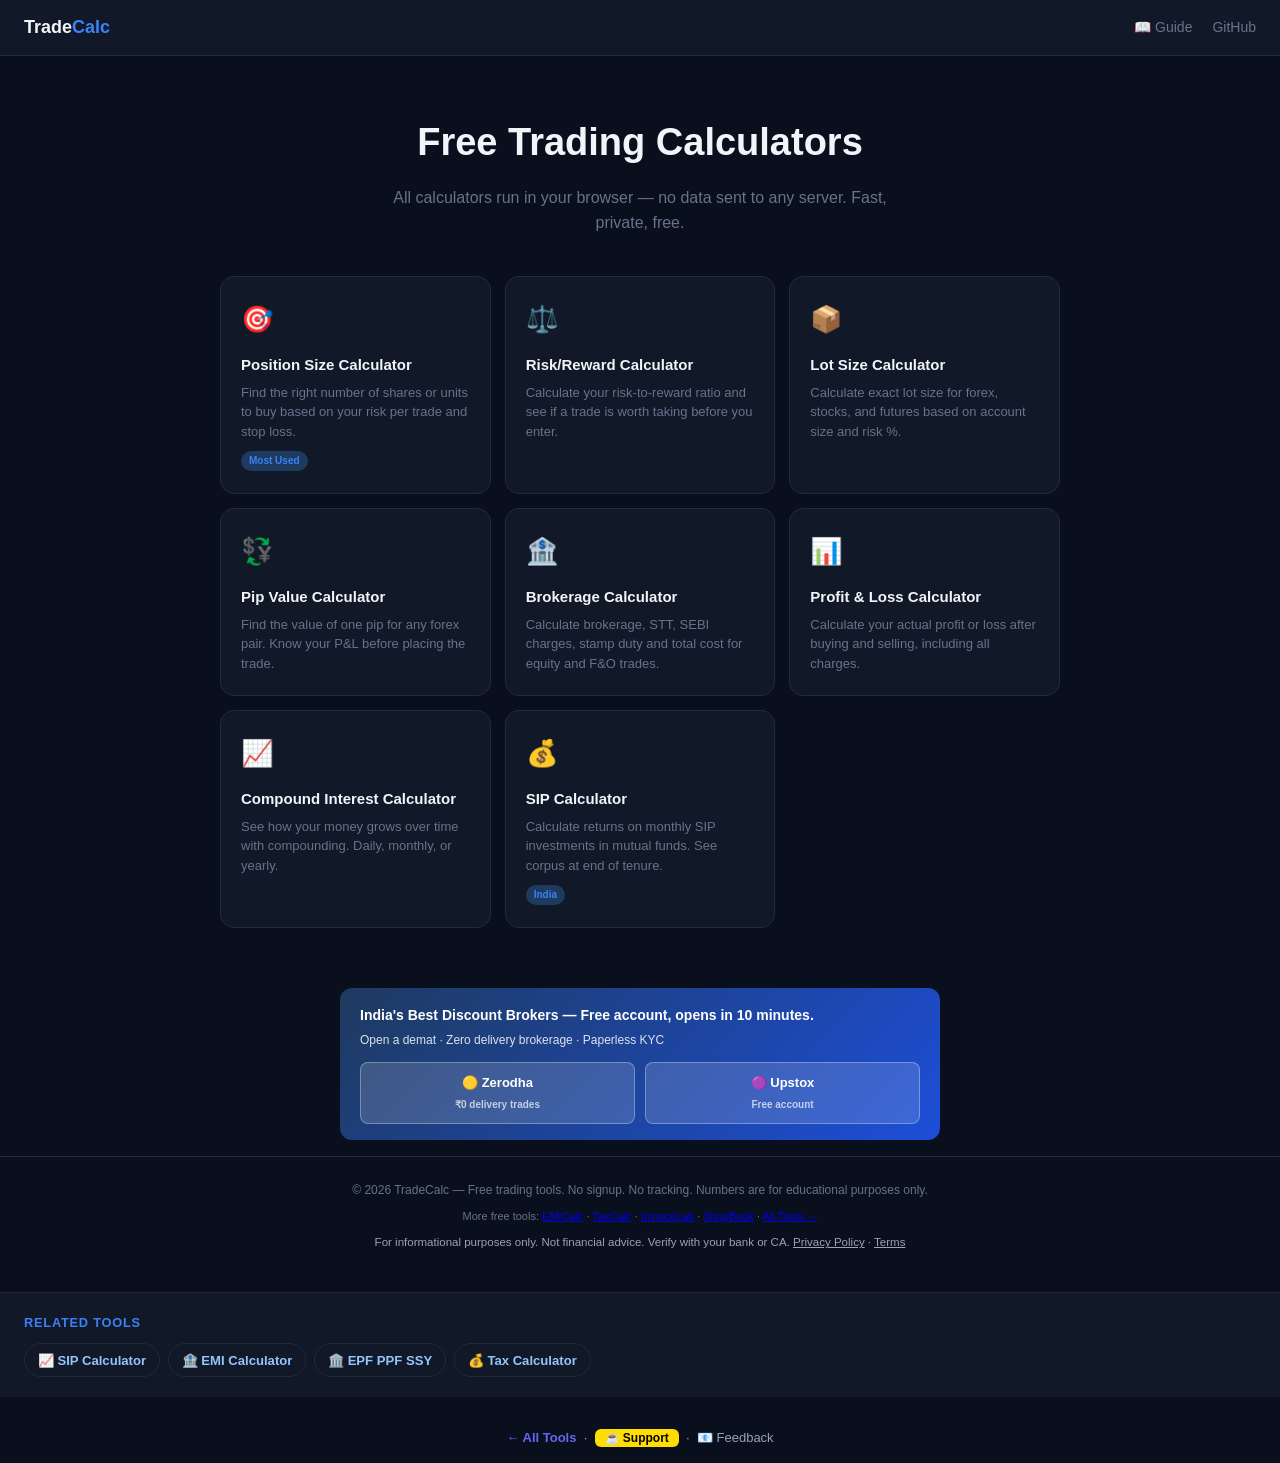
==== index.html @ 26571911 "seo: single H1 per page, structured data, OG tags, tighter titles Promote page headline to <h1> (sty" ====
<!DOCTYPE html>
<html lang="en">
<head>
<!-- Google Analytics 4 — replace G-R9EW10BJGW with your Measurement ID -->
<script async src="https://www.googletagmanager.com/gtag/js?id=G-R9EW10BJGW"></script>
<script>window.dataLayer=window.dataLayer||[];function gtag(){dataLayer.push(arguments);}gtag("js",new Date());gtag("config","G-R9EW10BJGW");</script>
<script async src="https://pagead2.googlesyndication.com/pagead/js/adsbygoogle.js?client=ca-pub-9027849237070207" crossorigin="anonymous"></script>
  <meta charset="UTF-8">
<link rel="manifest" href="/tradecalc/manifest.json">
<meta name="theme-color" content="#4f46e5">
<meta name="mobile-web-app-capable" content="yes">
  <meta name="viewport" content="width=device-width, initial-scale=1">
  <title>Trading Calculator India — F&amp;O, Brokerage &amp; P&amp;L | TradeCalc</title>
  <meta name="description" content="Free trading calculators: position size, lot size, pip value, risk-reward ratio, brokerage, P&L, compound interest, SIP. No signup. Works in your browser.">
  <link rel="canonical" href="https://nxtcraft.github.io/tradecalc/">
  <meta property="og:title" content="TradeCalc — Free Trading Calculators">
  <meta property="og:description" content="Position size, brokerage, SIP, risk-reward and more. Free, browser-based, no signup.">
  <meta property="og:type" content="website">
  <meta property="og:url" content="https://nxtcraft.github.io/tradecalc/">
  <meta property="og:image" content="https://nxtcraft.github.io/og-image.png">
  <meta name="twitter:card" content="summary">
  <meta name="twitter:title" content="TradeCalc — Free Trading Calculators">
  <meta name="twitter:description" content="8 free trading calculators. No signup. No data sent to servers.">
  <meta name="robots" content="index, follow">
  <link rel="stylesheet" href="css/main.css">
  <script type="application/ld+json">
  {"@context":"https://schema.org","@type":"WebSite","name":"TradeCalc","description":"Free trading calculators for traders and investors","url":"https://nxtcraft.github.io/tradecalc/","potentialAction":{"@type":"SearchAction","target":"https://tradecalc.in/?q={search_term_string}","query-input":"required name=search_term_string"}}
  </script>
<script type="application/ld+json">{"@context":"https://schema.org","@type":"FAQPage","mainEntity":[{"@type":"Question","name":"How is brokerage calculated for intraday trades?","acceptedAnswer":{"@type":"Answer","text":"For discount brokers like Zerodha, intraday brokerage is 0.03% of turnover or ₹20 per executed order, whichever is lower. Full-service brokers typically charge 0.3–0.5% of turnover."}},{"@type":"Question","name":"How do I calculate the correct position size?","acceptedAnswer":{"@type":"Answer","text":"Position Size = Risk Amount ÷ (Entry Price – Stop Loss Price). For example, if you risk ₹5,000 with a ₹10 stop loss, buy 500 shares."}},{"@type":"Question","name":"What is a good risk-reward ratio for trading?","acceptedAnswer":{"@type":"Answer","text":"A minimum of 1:2 (risk ₹1 to earn ₹2) is recommended. At a 1:2 ratio, you can be profitable with just a 40% win rate. Professional traders often target 1:3 or higher."}}]}</script>
</head>
<body>

<nav>
  <a class="nav-logo" href="index.html">Trade<span>Calc</span></a>
  <div class="nav-links">
    <a href="guide/">📖 Guide</a>
    <a href="https://github.com/nxtcraft/tradecalc">GitHub</a>
  </div>
</nav>

<div class="container">
  <div class="page-header">
    <h1>Free Trading Calculators</h1>
    <p>All calculators run in your browser — no data sent to any server. Fast, private, free.</p>
  </div>

  <div class="tools-grid">

    <a class="tool-item" href="position-size/index.html">
      <div class="tool-item-icon">🎯</div>
      <div class="tool-item-title">Position Size Calculator</div>
      <div class="tool-item-desc">Find the right number of shares or units to buy based on your risk per trade and stop loss.</div>
      <div class="tool-badge">Most Used</div>
    </a>

    <a class="tool-item" href="risk-reward/index.html">
      <div class="tool-item-icon">⚖️</div>
      <div class="tool-item-title">Risk/Reward Calculator</div>
      <div class="tool-item-desc">Calculate your risk-to-reward ratio and see if a trade is worth taking before you enter.</div>
    </a>

    <a class="tool-item" href="lot-size/index.html">
      <div class="tool-item-icon">📦</div>
      <div class="tool-item-title">Lot Size Calculator</div>
      <div class="tool-item-desc">Calculate exact lot size for forex, stocks, and futures based on account size and risk %.</div>
    </a>

    <a class="tool-item" href="pip-value/index.html">
      <div class="tool-item-icon">💱</div>
      <div class="tool-item-title">Pip Value Calculator</div>
      <div class="tool-item-desc">Find the value of one pip for any forex pair. Know your P&L before placing the trade.</div>
    </a>

    <a class="tool-item" href="brokerage/index.html">
      <div class="tool-item-icon">🏦</div>
      <div class="tool-item-title">Brokerage Calculator</div>
      <div class="tool-item-desc">Calculate brokerage, STT, SEBI charges, stamp duty and total cost for equity and F&O trades.</div>
    </a>

    <a class="tool-item" href="profit-loss/index.html">
      <div class="tool-item-icon">📊</div>
      <div class="tool-item-title">Profit & Loss Calculator</div>
      <div class="tool-item-desc">Calculate your actual profit or loss after buying and selling, including all charges.</div>
    </a>

    <a class="tool-item" href="compound/index.html">
      <div class="tool-item-icon">📈</div>
      <div class="tool-item-title">Compound Interest Calculator</div>
      <div class="tool-item-desc">See how your money grows over time with compounding. Daily, monthly, or yearly.</div>
    </a>

    <a class="tool-item" href="sip/index.html">
      <div class="tool-item-icon">💰</div>
      <div class="tool-item-title">SIP Calculator</div>
      <div class="tool-item-desc">Calculate returns on monthly SIP investments in mutual funds. See corpus at end of tenure.</div>
      <div class="tool-badge">India</div>
    </a>

  </div>
</div>

<div style="max-width:600px;margin:0 auto 16px;background:linear-gradient(135deg,#1e3a5f,#1d4ed8);border-radius:12px;padding:16px 20px;color:#fff">
  <p style="font-size:14px;font-weight:800;margin-bottom:4px">India's Best Discount Brokers — Free account, opens in 10 minutes.</p>
  <p style="font-size:12px;opacity:.85;margin-bottom:12px">Open a demat · Zero delivery brokerage · Paperless KYC</p>
  <div style="display:grid;grid-template-columns:1fr 1fr;gap:10px">
    <a href="https://zerodha.com/open-account?c=CS3546" target="_blank" rel="noopener sponsored" style="display:block;background:rgba(255,255,255,.15);border:1px solid rgba(255,255,255,.3);border-radius:8px;padding:10px;text-align:center;text-decoration:none;color:#fff;font-size:13px;font-weight:700">🟡 Zerodha<div style="font-size:10px;opacity:.7;margin-top:3px">₹0 delivery trades</div></a>
    <a href="https://upstox.onelink.me/0H1s/GWQR" target="_blank" rel="noopener sponsored" style="display:block;background:rgba(255,255,255,.15);border:1px solid rgba(255,255,255,.3);border-radius:8px;padding:10px;text-align:center;text-decoration:none;color:#fff;font-size:13px;font-weight:700">🟣 Upstox<div style="font-size:10px;opacity:.7;margin-top:3px">Free account</div></a>
  </div>
</div>
<footer>
  <p>© 2026 TradeCalc — Free trading tools. No signup. No tracking. Numbers are for educational purposes only.</p>
  <p style="margin-top:8px;font-size:11px;">More free tools:
    <a href="https://nxtcraft.github.io/emicalc/">EMICalc</a> ·
    <a href="https://nxtcraft.github.io/taxcalc/">TaxCalc</a> ·
    <a href="https://nxtcraft.github.io/invoicelab/">InvoiceLab</a> ·
    <a href="https://nxtcraft.github.io/shopbook/">ShopBook</a> ·
    <a href="https://nxtcraft.github.io/">All Tools →</a>
  </p>
<p style="font-size:.72rem;color:#9ca3af;margin-top:.5rem">For informational purposes only. Not financial advice. Verify with your bank or CA. <a href="https://nxtcraft.github.io/privacy/" style="color:#9ca3af">Privacy Policy</a> · <a href="https://nxtcraft.github.io/terms/" style="color:#9ca3af">Terms</a></p>
</footer>

<style>.related-tools{background:#111827;border-top:1px solid #1f2937;padding:1.25rem 1.5rem;margin-top:1rem}.related-tools h3{font-size:.8rem;font-weight:700;color:#3b82f6;text-transform:uppercase;letter-spacing:.06em;margin-bottom:.6rem}.related-tools-grid{display:flex;flex-wrap:wrap;gap:.5rem}.related-tools a{display:inline-flex;align-items:center;gap:.35rem;padding:.35rem .8rem;border-radius:20px;border:1.5px solid #1f2937;color:#93c5fd;font-size:.82rem;font-weight:600;text-decoration:none;transition:all .15s}.related-tools a:hover{background:#3b82f6;color:#fff;border-color:#3b82f6}</style>
<div class="related-tools"><h3>Related Tools</h3><div class="related-tools-grid"><a href="https://nxtcraft.github.io/sipcalc/">📈 SIP Calculator</a><a href="https://nxtcraft.github.io/emicalc/">🏦 EMI Calculator</a><a href="https://nxtcraft.github.io/pfcalc/">🏛️ EPF PPF SSY</a><a href="https://nxtcraft.github.io/taxcalc/">💰 Tax Calculator</a></div></div>
<script>if("serviceWorker"in navigator)navigator.serviceWorker.register("/tradecalc/sw.js");</script>
<div style="text-align:center;padding:14px 20px;font-size:13px;color:#94a3b8;border-top:1px solid rgba(0,0,0,0.08);margin-top:16px"><a href="https://nxtcraft.github.io/" style="color:#6366f1;text-decoration:none;font-weight:600">← All Tools</a> &nbsp;·&nbsp; <a href="https://buymeacoffee.com/nxtcraft" target="_blank" rel="noopener" style="background:#FFDD00;color:#000;padding:2px 10px;border-radius:6px;font-weight:700;text-decoration:none;font-size:12px">☕ Support</a> &nbsp;·&nbsp; <a href="mailto:pradeepkesharwani4@gmail.com?subject=Feedback" style="color:#94a3b8;text-decoration:none">📧 Feedback</a></div>
</body>
</html>
---- css/main.css ----
*, *::before, *::after { box-sizing: border-box; margin: 0; padding: 0; }

:root {
  --bg: #0a0f1e;
  --surface: #111827;
  --surface2: #1e2a3a;
  --border: #1f2d3d;
  --accent: #3b82f6;
  --accent2: #10b981;
  --danger: #ef4444;
  --text: #f1f5f9;
  --muted: #64748b;
  --label: #94a3b8;
}

body {
  font-family: -apple-system, BlinkMacSystemFont, 'Segoe UI', sans-serif;
  background: var(--bg);
  color: var(--text);
  min-height: 100vh;
  font-size: 15px;
  line-height: 1.6;
}

/* NAV */
nav {
  background: var(--surface);
  border-bottom: 1px solid var(--border);
  padding: 0 24px;
  height: 56px;
  display: flex;
  align-items: center;
  position: sticky;
  top: 0;
  z-index: 10;
}
.nav-logo { font-size: 18px; font-weight: 700; color: var(--text); text-decoration: none; }
.nav-logo span { color: var(--accent); }
.nav-links { margin-left: auto; display: flex; gap: 20px; }
.nav-links a { color: var(--muted); text-decoration: none; font-size: 14px; }
.nav-links a:hover { color: var(--text); }

/* CONTAINER */
.container { max-width: 880px; margin: 0 auto; padding: 0 20px; }

/* PAGE HEADER */
.page-header { text-align: center; padding: 56px 0 40px; }
.page-header h1 { font-size: clamp(26px, 4vw, 38px); font-weight: 700; margin-bottom: 12px; }
.page-header p { color: var(--muted); font-size: 16px; max-width: 540px; margin: 0 auto; }

/* TOOLS GRID */
.tools-grid {
  display: grid;
  grid-template-columns: repeat(auto-fill, minmax(240px, 1fr));
  gap: 14px;
  padding-bottom: 60px;
}
.tool-item {
  background: var(--surface);
  border: 1px solid var(--border);
  border-radius: 14px;
  padding: 22px 20px;
  text-decoration: none;
  color: var(--text);
  transition: border-color .2s, transform .15s;
  display: block;
}
.tool-item:hover { border-color: var(--accent); transform: translateY(-2px); }
.tool-item-icon { font-size: 26px; margin-bottom: 12px; }
.tool-item-title { font-weight: 600; font-size: 15px; margin-bottom: 6px; }
.tool-item-desc { color: var(--muted); font-size: 13px; line-height: 1.5; }
.tool-badge { display: inline-block; font-size: 10px; font-weight: 600; padding: 2px 8px; border-radius: 20px; margin-top: 10px; background: #1e3a5f; color: var(--accent); }

/* CALC PAGE */
.calc-wrap {
  max-width: 560px;
  margin: 0 auto;
  padding: 40px 0 80px;
}
.back-link { display: inline-flex; align-items: center; gap: 6px; color: var(--muted); text-decoration: none; font-size: 13px; margin-bottom: 28px; }
.back-link:hover { color: var(--text); }
.calc-title { font-size: 26px; font-weight: 700; margin-bottom: 6px; }
.calc-desc { color: var(--muted); font-size: 14px; margin-bottom: 32px; }

.field { margin-bottom: 18px; }
.field label { display: block; color: var(--label); font-size: 13px; font-weight: 500; margin-bottom: 6px; }
.field input, .field select {
  width: 100%;
  background: var(--surface);
  border: 1px solid var(--border);
  border-radius: 10px;
  padding: 11px 14px;
  color: var(--text);
  font-size: 15px;
  outline: none;
  transition: border-color .2s;
}
.field input:focus, .field select:focus { border-color: var(--accent); }
.field select option { background: var(--surface2); }

.btn {
  width: 100%;
  padding: 13px;
  background: var(--accent);
  color: #fff;
  border: none;
  border-radius: 10px;
  font-size: 15px;
  font-weight: 600;
  cursor: pointer;
  margin: 8px 0 24px;
  transition: background .2s;
}
.btn:hover { background: #2563eb; }

/* RESULT */
.result-box {
  background: var(--surface);
  border: 1px solid var(--border);
  border-radius: 14px;
  padding: 24px;
  display: none;
}
.result-box.show { display: block; }
.result-row { display: flex; justify-content: space-between; align-items: center; padding: 10px 0; border-bottom: 1px solid var(--border); }
.result-row:last-child { border-bottom: none; }
.result-label { color: var(--label); font-size: 13px; }
.result-value { font-weight: 600; font-size: 15px; }
.result-value.green { color: var(--accent2); }
.result-value.red { color: var(--danger); }
.result-value.blue { color: var(--accent); }
.result-main { text-align: center; padding: 20px 0 14px; border-bottom: 1px solid var(--border); margin-bottom: 4px; }
.result-main .label { color: var(--muted); font-size: 13px; margin-bottom: 4px; }
.result-main .value { font-size: 32px; font-weight: 700; color: var(--accent2); }

/* TIPS */
.tips { margin-top: 32px; background: var(--surface); border: 1px solid var(--border); border-radius: 14px; padding: 20px; }
.tips h3 { font-size: 14px; color: var(--label); margin-bottom: 12px; }
.tips ul { list-style: none; display: flex; flex-direction: column; gap: 8px; }
.tips li { font-size: 13px; color: var(--muted); padding-left: 16px; position: relative; }
.tips li::before { content: "→"; position: absolute; left: 0; color: var(--accent); }

/* DISCLAIMER */
.disclaimer { margin-top: 20px; font-size: 12px; color: var(--muted); background: #1a1204; border: 1px solid #2d1f00; border-radius: 8px; padding: 12px 14px; }

/* AFFILIATE */
.affiliate { margin-top: 32px; background: var(--surface2); border: 1px solid var(--border); border-radius: 14px; padding: 20px; text-align: center; }
.affiliate p { color: var(--muted); font-size: 13px; margin-bottom: 14px; }
.affiliate-links { display: flex; gap: 10px; justify-content: center; flex-wrap: wrap; }
.affiliate-btn { padding: 8px 18px; border-radius: 8px; text-decoration: none; font-size: 13px; font-weight: 600; background: var(--border); color: var(--text); transition: background .2s; }
.affiliate-btn:hover { background: var(--accent); }

/* FOOTER */
footer { border-top: 1px solid var(--border); padding: 24px 20px; text-align: center; color: var(--muted); font-size: 12px; }

@media (max-width: 600px) {
  .calc-wrap { padding: 24px 0 60px; }
  .calc-title { font-size: 22px; }
}
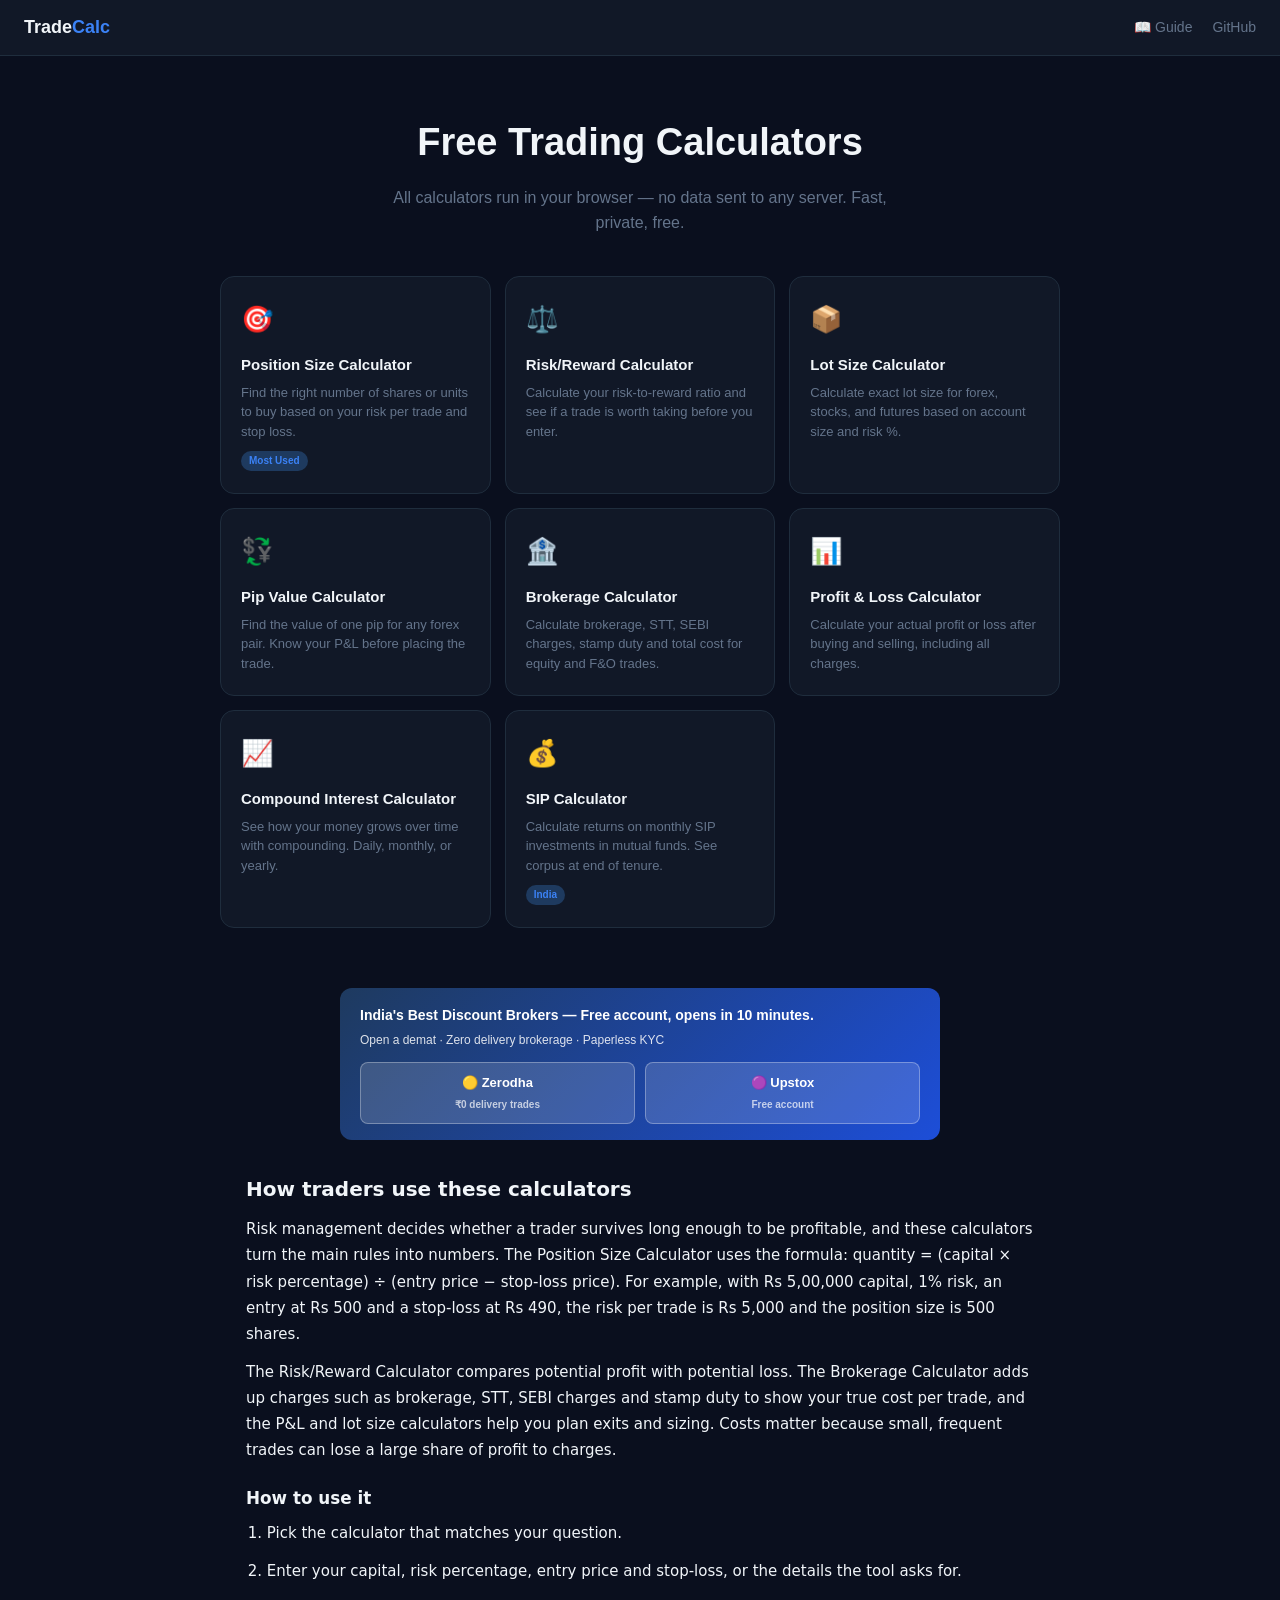
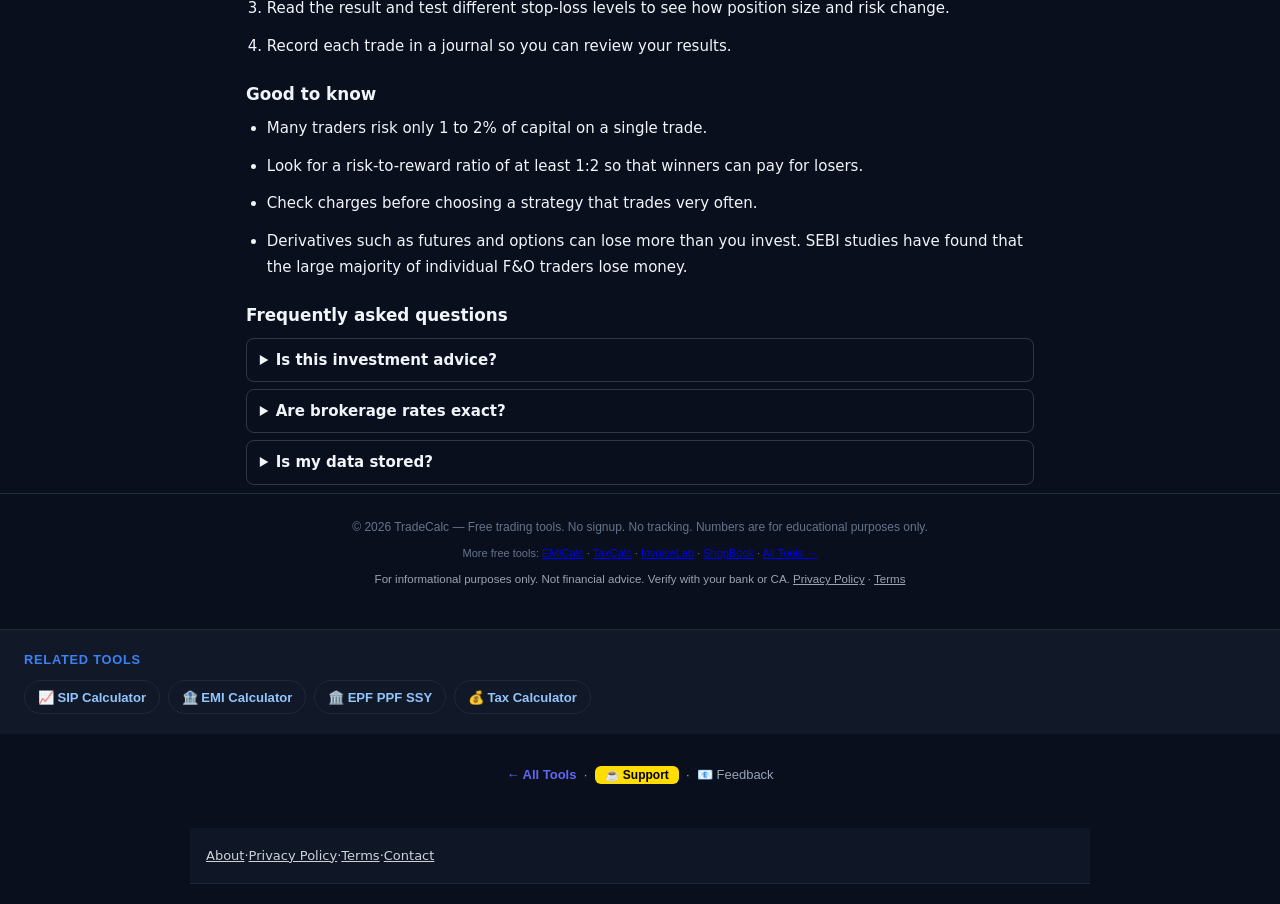
==== commit ca95f99e: "AdSense readiness: trust footer (About/Privacy/Terms/Contact), AdSense script on content pages, adde" ====
--- a/index.html
+++ b/index.html
@@ -107,6 +107,7 @@
     <a href="https://upstox.onelink.me/0H1s/GWQR" target="_blank" rel="noopener sponsored" style="display:block;background:rgba(255,255,255,.15);border:1px solid rgba(255,255,255,.3);border-radius:8px;padding:10px;text-align:center;text-decoration:none;color:#fff;font-size:13px;font-weight:700">🟣 Upstox<div style="font-size:10px;opacity:.7;margin-top:3px">Free account</div></a>
   </div>
 </div>
+<!-- nc-about --><section class="nc-about" aria-label="About this tool"><style>.nc-about{max-width:820px;margin:32px auto 8px;padding:0 16px;font:15px/1.75 system-ui,-apple-system,Segoe UI,sans-serif;color:inherit}.nc-about h2{font-size:1.25rem;margin:0 0 .6rem}.nc-about h3{font-size:1.05rem;margin:1.3rem 0 .4rem}.nc-about p,.nc-about li{margin:0 0 .7rem}.nc-about ul,.nc-about ol{padding-left:1.3rem;margin:0 0 .7rem}.nc-about details{margin:.45rem 0;padding:.5rem .8rem;border:1px solid rgba(128,128,128,.35);border-radius:8px}.nc-about summary{cursor:pointer;font-weight:600}.nc-about details p{margin:.5rem 0 0}</style><h2>How traders use these calculators</h2><p>Risk management decides whether a trader survives long enough to be profitable, and these calculators turn the main rules into numbers. The Position Size Calculator uses the formula: quantity = (capital × risk percentage) ÷ (entry price − stop-loss price). For example, with Rs 5,00,000 capital, 1% risk, an entry at Rs 500 and a stop-loss at Rs 490, the risk per trade is Rs 5,000 and the position size is 500 shares.</p><p>The Risk/Reward Calculator compares potential profit with potential loss. The Brokerage Calculator adds up charges such as brokerage, STT, SEBI charges and stamp duty to show your true cost per trade, and the P&amp;L and lot size calculators help you plan exits and sizing. Costs matter because small, frequent trades can lose a large share of profit to charges.</p><h3>How to use it</h3><ol><li>Pick the calculator that matches your question.</li><li>Enter your capital, risk percentage, entry price and stop-loss, or the details the tool asks for.</li><li>Read the result and test different stop-loss levels to see how position size and risk change.</li><li>Record each trade in a journal so you can review your results.</li></ol><h3>Good to know</h3><ul><li>Many traders risk only 1 to 2% of capital on a single trade.</li><li>Look for a risk-to-reward ratio of at least 1:2 so that winners can pay for losers.</li><li>Check charges before choosing a strategy that trades very often.</li><li>Derivatives such as futures and options can lose more than you invest. SEBI studies have found that the large majority of individual F&amp;O traders lose money.</li></ul><h3>Frequently asked questions</h3><details><summary>Is this investment advice?</summary><p>No. These are educational calculators. NxtCraft is not a SEBI-registered adviser and does not recommend any trade.</p></details><details><summary>Are brokerage rates exact?</summary><p>They are based on commonly published charges and may differ from your broker&#x27;s rates. Check your broker&#x27;s contract note.</p></details><details><summary>Is my data stored?</summary><p>No. Calculations run in your browser and are not sent to any server.</p></details></section>
 <footer>
   <p>© 2026 TradeCalc — Free trading tools. No signup. No tracking. Numbers are for educational purposes only.</p>
   <p style="margin-top:8px;font-size:11px;">More free tools:
@@ -122,6 +123,7 @@
 <style>.related-tools{background:#111827;border-top:1px solid #1f2937;padding:1.25rem 1.5rem;margin-top:1rem}.related-tools h3{font-size:.8rem;font-weight:700;color:#3b82f6;text-transform:uppercase;letter-spacing:.06em;margin-bottom:.6rem}.related-tools-grid{display:flex;flex-wrap:wrap;gap:.5rem}.related-tools a{display:inline-flex;align-items:center;gap:.35rem;padding:.35rem .8rem;border-radius:20px;border:1.5px solid #1f2937;color:#93c5fd;font-size:.82rem;font-weight:600;text-decoration:none;transition:all .15s}.related-tools a:hover{background:#3b82f6;color:#fff;border-color:#3b82f6}</style>
 <div class="related-tools"><h3>Related Tools</h3><div class="related-tools-grid"><a href="https://nxtcraft.github.io/sipcalc/">📈 SIP Calculator</a><a href="https://nxtcraft.github.io/emicalc/">🏦 EMI Calculator</a><a href="https://nxtcraft.github.io/pfcalc/">🏛️ EPF PPF SSY</a><a href="https://nxtcraft.github.io/taxcalc/">💰 Tax Calculator</a></div></div>
 <script>if("serviceWorker"in navigator)navigator.serviceWorker.register("/tradecalc/sw.js");</script>
-<div style="text-align:center;padding:14px 20px;font-size:13px;color:#94a3b8;border-top:1px solid rgba(0,0,0,0.08);margin-top:16px"><a href="https://nxtcraft.github.io/" style="color:#6366f1;text-decoration:none;font-weight:600">← All Tools</a> &nbsp;·&nbsp; <a href="https://buymeacoffee.com/nxtcraft" target="_blank" rel="noopener" style="background:#FFDD00;color:#000;padding:2px 10px;border-radius:6px;font-weight:700;text-decoration:none;font-size:12px">☕ Support</a> &nbsp;·&nbsp; <a href="mailto:pradeepkesharwani4@gmail.com?subject=Feedback" style="color:#94a3b8;text-decoration:none">📧 Feedback</a></div>
+<div style="text-align:center;padding:14px 20px;font-size:13px;color:#94a3b8;border-top:1px solid rgba(0,0,0,0.08);margin-top:16px"><a href="https://nxtcraft.github.io/" style="color:#6366f1;text-decoration:none;font-weight:600">← All Tools</a> &nbsp;·&nbsp; <a href="https://buymeacoffee.com/nxtcraft" target="_blank" rel="noopener" style="background:#FFDD00;color:#000;padding:2px 10px;border-radius:6px;font-weight:700;text-decoration:none;font-size:12px">☕ Support</a> &nbsp;·&nbsp; <a href="https://github.com/nxtcraft/nxtcraft.github.io/issues/new" style="color:#94a3b8;text-decoration:none">📧 Feedback</a></div>
+<nav class="nc-legal" aria-label="Site information" style="max-width:900px;margin:28px auto 20px;padding:14px 16px;text-align:center;font:13px/1.8 system-ui,-apple-system,Segoe UI,sans-serif;opacity:.85"><a href="https://nxtcraft.github.io/about/" style="color:inherit;text-decoration:underline">About</a> &middot; <a href="https://nxtcraft.github.io/privacy/" style="color:inherit;text-decoration:underline">Privacy Policy</a> &middot; <a href="https://nxtcraft.github.io/terms/" style="color:inherit;text-decoration:underline">Terms</a> &middot; <a href="https://nxtcraft.github.io/contact/" style="color:inherit;text-decoration:underline">Contact</a></nav>
 </body>
 </html>
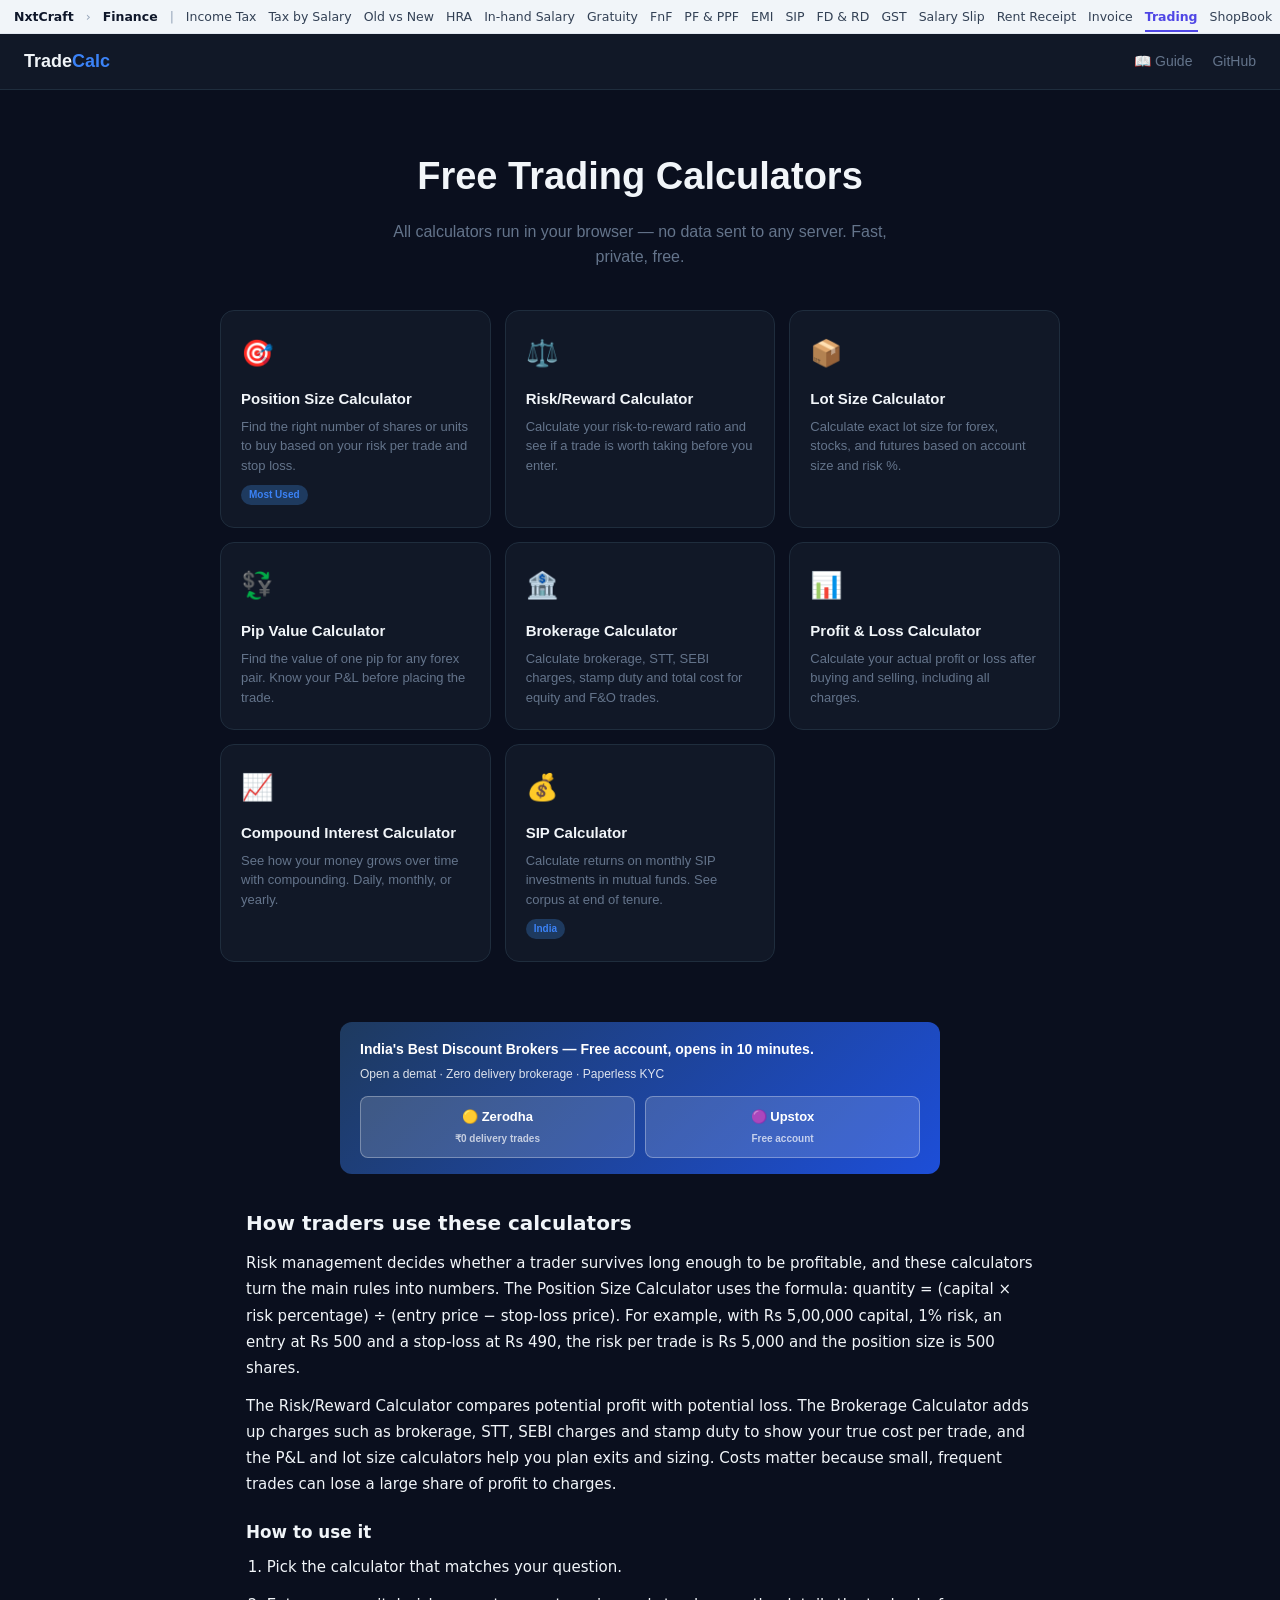
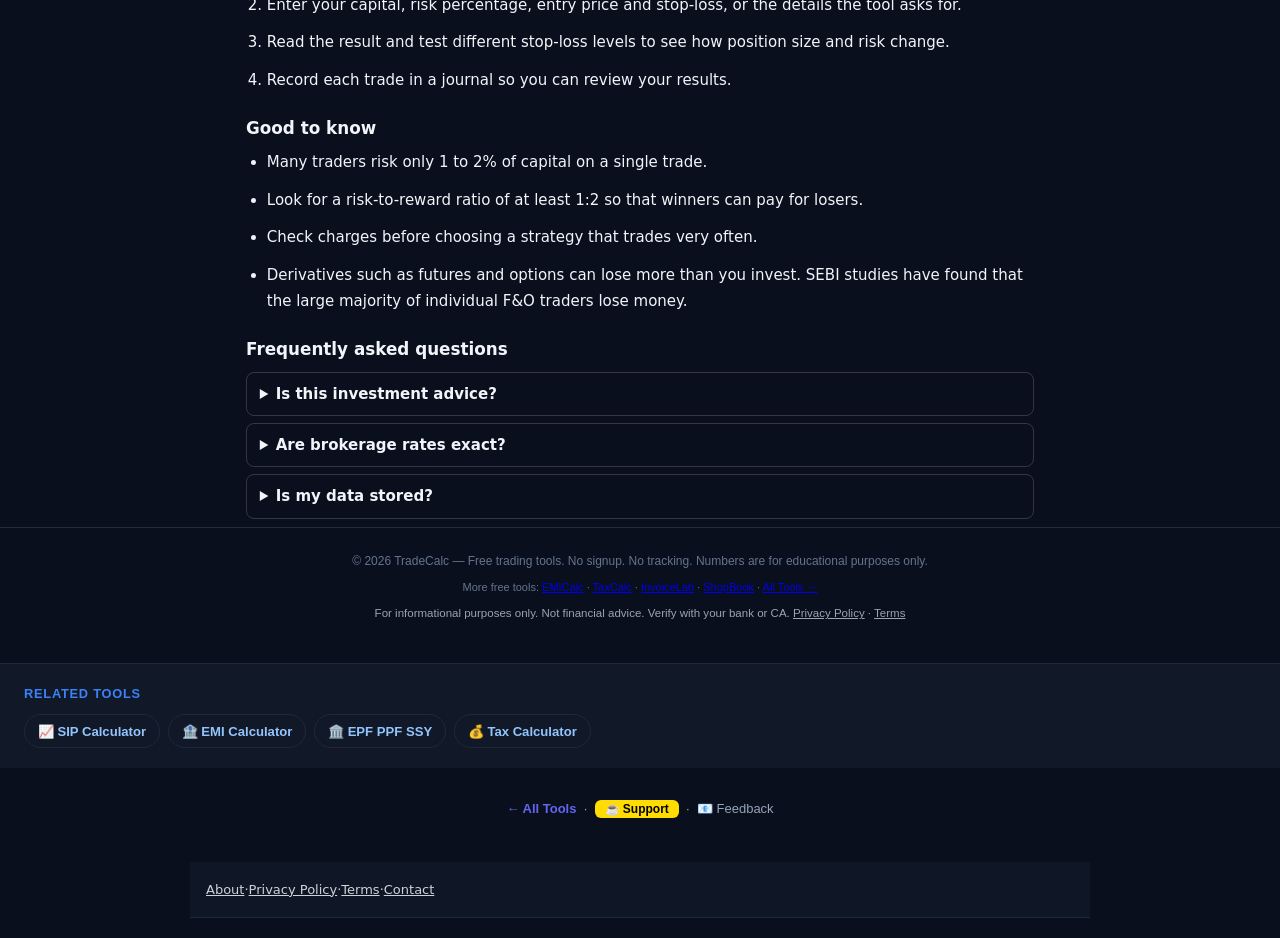
==== commit 53986a1e: "Organise tools into Finance and PDF & Docs sections Section bar and Home > Section breadcrumbs on ev" ====
--- a/index.html
+++ b/index.html
@@ -10,7 +10,7 @@
 <meta name="theme-color" content="#4f46e5">
 <meta name="mobile-web-app-capable" content="yes">
   <meta name="viewport" content="width=device-width, initial-scale=1">
-  <title>Trading Calculator India — F&amp;O, Brokerage &amp; P&amp;L | TradeCalc</title>
+  <title>Trading Calculator India — F&amp;O, Brokerage &amp; P&amp;L</title>
   <meta name="description" content="Free trading calculators: position size, lot size, pip value, risk-reward ratio, brokerage, P&L, compound interest, SIP. No signup. Works in your browser.">
   <link rel="canonical" href="https://nxtcraft.github.io/tradecalc/">
   <meta property="og:title" content="TradeCalc — Free Trading Calculators">
@@ -27,11 +27,12 @@
   {"@context":"https://schema.org","@type":"WebSite","name":"TradeCalc","description":"Free trading calculators for traders and investors","url":"https://nxtcraft.github.io/tradecalc/","potentialAction":{"@type":"SearchAction","target":"https://tradecalc.in/?q={search_term_string}","query-input":"required name=search_term_string"}}
   </script>
 <script type="application/ld+json">{"@context":"https://schema.org","@type":"FAQPage","mainEntity":[{"@type":"Question","name":"How is brokerage calculated for intraday trades?","acceptedAnswer":{"@type":"Answer","text":"For discount brokers like Zerodha, intraday brokerage is 0.03% of turnover or ₹20 per executed order, whichever is lower. Full-service brokers typically charge 0.3–0.5% of turnover."}},{"@type":"Question","name":"How do I calculate the correct position size?","acceptedAnswer":{"@type":"Answer","text":"Position Size = Risk Amount ÷ (Entry Price – Stop Loss Price). For example, if you risk ₹5,000 with a ₹10 stop loss, buy 500 shares."}},{"@type":"Question","name":"What is a good risk-reward ratio for trading?","acceptedAnswer":{"@type":"Answer","text":"A minimum of 1:2 (risk ₹1 to earn ₹2) is recommended. At a 1:2 ratio, you can be profitable with just a 40% win rate. Professional traders often target 1:3 or higher."}}]}</script>
+<script type="application/ld+json">{"@context":"https://schema.org","@type":"BreadcrumbList","itemListElement":[{"@type":"ListItem","position":1,"name":"Home","item":"https://nxtcraft.github.io/"},{"@type":"ListItem","position":2,"name":"Finance","item":"https://nxtcraft.github.io/finance/"},{"@type":"ListItem","position":3,"name":"TradeCalc","item":"https://nxtcraft.github.io/tradecalc/"}]}</script>
 </head>
-<body>
+<body><!-- nc-sec --><div class="nc-sec" role="navigation" aria-label="Finance tools"><style>.nc-sec{background:#f1f5f9;border-bottom:1px solid #e2e8f0;font:500 12.5px/1.2 system-ui,-apple-system,"Segoe UI",sans-serif;display:flex;align-items:center;gap:12px;padding:0 14px;min-height:34px;overflow-x:auto;white-space:nowrap;scrollbar-width:none;position:relative;z-index:30;box-sizing:border-box;margin:0;text-align:left}.nc-sec::-webkit-scrollbar{display:none}.nc-sec a{color:#334155!important;text-decoration:none!important;padding:8px 0;background:none!important}.nc-sec a:hover{color:#4f46e5!important}.nc-sec .nc-b{font-weight:700;color:#0f172a!important}.nc-sec .nc-s{color:#94a3b8}.nc-sec a[aria-current="page"]{color:#4f46e5!important;font-weight:700;box-shadow:inset 0 -2px #4f46e5}@media print{.nc-sec{display:none!important}}</style><a class="nc-b" href="https://nxtcraft.github.io/">NxtCraft</a><span class="nc-s">›</span><a class="nc-b" href="https://nxtcraft.github.io/finance/">Finance</a><span class="nc-s">|</span><a href="https://nxtcraft.github.io/taxcalc/">Income Tax</a><a href="https://nxtcraft.github.io/taxcalc/salary/">Tax by Salary</a><a href="https://nxtcraft.github.io/taxcalc/regime/">Old vs New</a><a href="https://nxtcraft.github.io/taxcalc/hra/">HRA</a><a href="https://nxtcraft.github.io/taxcalc/take-home/">In-hand Salary</a><a href="https://nxtcraft.github.io/gratuity/">Gratuity</a><a href="https://nxtcraft.github.io/gratuity/fnf/">FnF</a><a href="https://nxtcraft.github.io/pfcalc/">PF &amp; PPF</a><a href="https://nxtcraft.github.io/emicalc/">EMI</a><a href="https://nxtcraft.github.io/sipcalc/">SIP</a><a href="https://nxtcraft.github.io/fdcalc/">FD &amp; RD</a><a href="https://nxtcraft.github.io/gstcalc/">GST</a><a href="https://nxtcraft.github.io/salaryslip/">Salary Slip</a><a href="https://nxtcraft.github.io/rentreceipt/">Rent Receipt</a><a href="https://nxtcraft.github.io/invoicelab/">Invoice</a><a href="https://nxtcraft.github.io/tradecalc/" aria-current="page">Trading</a><a href="https://nxtcraft.github.io/shopbook/">ShopBook</a></div><!-- /nc-sec -->
 
 <nav>
-  <a class="nav-logo" href="index.html">Trade<span>Calc</span></a>
+  <a class="nav-logo" href="./">Trade<span>Calc</span></a>
   <div class="nav-links">
     <a href="guide/">📖 Guide</a>
     <a href="https://github.com/nxtcraft/tradecalc">GitHub</a>
@@ -46,50 +47,50 @@
 
   <div class="tools-grid">
 
-    <a class="tool-item" href="position-size/index.html">
+    <a class="tool-item" href="position-size/">
       <div class="tool-item-icon">🎯</div>
       <div class="tool-item-title">Position Size Calculator</div>
       <div class="tool-item-desc">Find the right number of shares or units to buy based on your risk per trade and stop loss.</div>
       <div class="tool-badge">Most Used</div>
     </a>
 
-    <a class="tool-item" href="risk-reward/index.html">
+    <a class="tool-item" href="risk-reward/">
       <div class="tool-item-icon">⚖️</div>
       <div class="tool-item-title">Risk/Reward Calculator</div>
       <div class="tool-item-desc">Calculate your risk-to-reward ratio and see if a trade is worth taking before you enter.</div>
     </a>
 
-    <a class="tool-item" href="lot-size/index.html">
+    <a class="tool-item" href="lot-size/">
       <div class="tool-item-icon">📦</div>
       <div class="tool-item-title">Lot Size Calculator</div>
       <div class="tool-item-desc">Calculate exact lot size for forex, stocks, and futures based on account size and risk %.</div>
     </a>
 
-    <a class="tool-item" href="pip-value/index.html">
+    <a class="tool-item" href="pip-value/">
       <div class="tool-item-icon">💱</div>
       <div class="tool-item-title">Pip Value Calculator</div>
       <div class="tool-item-desc">Find the value of one pip for any forex pair. Know your P&L before placing the trade.</div>
     </a>
 
-    <a class="tool-item" href="brokerage/index.html">
+    <a class="tool-item" href="brokerage/">
       <div class="tool-item-icon">🏦</div>
       <div class="tool-item-title">Brokerage Calculator</div>
       <div class="tool-item-desc">Calculate brokerage, STT, SEBI charges, stamp duty and total cost for equity and F&O trades.</div>
     </a>
 
-    <a class="tool-item" href="profit-loss/index.html">
+    <a class="tool-item" href="profit-loss/">
       <div class="tool-item-icon">📊</div>
       <div class="tool-item-title">Profit & Loss Calculator</div>
       <div class="tool-item-desc">Calculate your actual profit or loss after buying and selling, including all charges.</div>
     </a>
 
-    <a class="tool-item" href="compound/index.html">
+    <a class="tool-item" href="compound/">
       <div class="tool-item-icon">📈</div>
       <div class="tool-item-title">Compound Interest Calculator</div>
       <div class="tool-item-desc">See how your money grows over time with compounding. Daily, monthly, or yearly.</div>
     </a>
 
-    <a class="tool-item" href="sip/index.html">
+    <a class="tool-item" href="sip/">
       <div class="tool-item-icon">💰</div>
       <div class="tool-item-title">SIP Calculator</div>
       <div class="tool-item-desc">Calculate returns on monthly SIP investments in mutual funds. See corpus at end of tenure.</div>
@@ -123,7 +124,7 @@
 <style>.related-tools{background:#111827;border-top:1px solid #1f2937;padding:1.25rem 1.5rem;margin-top:1rem}.related-tools h3{font-size:.8rem;font-weight:700;color:#3b82f6;text-transform:uppercase;letter-spacing:.06em;margin-bottom:.6rem}.related-tools-grid{display:flex;flex-wrap:wrap;gap:.5rem}.related-tools a{display:inline-flex;align-items:center;gap:.35rem;padding:.35rem .8rem;border-radius:20px;border:1.5px solid #1f2937;color:#93c5fd;font-size:.82rem;font-weight:600;text-decoration:none;transition:all .15s}.related-tools a:hover{background:#3b82f6;color:#fff;border-color:#3b82f6}</style>
 <div class="related-tools"><h3>Related Tools</h3><div class="related-tools-grid"><a href="https://nxtcraft.github.io/sipcalc/">📈 SIP Calculator</a><a href="https://nxtcraft.github.io/emicalc/">🏦 EMI Calculator</a><a href="https://nxtcraft.github.io/pfcalc/">🏛️ EPF PPF SSY</a><a href="https://nxtcraft.github.io/taxcalc/">💰 Tax Calculator</a></div></div>
 <script>if("serviceWorker"in navigator)navigator.serviceWorker.register("/tradecalc/sw.js");</script>
-<div style="text-align:center;padding:14px 20px;font-size:13px;color:#94a3b8;border-top:1px solid rgba(0,0,0,0.08);margin-top:16px"><a href="https://nxtcraft.github.io/" style="color:#6366f1;text-decoration:none;font-weight:600">← All Tools</a> &nbsp;·&nbsp; <a href="https://buymeacoffee.com/nxtcraft" target="_blank" rel="noopener" style="background:#FFDD00;color:#000;padding:2px 10px;border-radius:6px;font-weight:700;text-decoration:none;font-size:12px">☕ Support</a> &nbsp;·&nbsp; <a href="https://github.com/nxtcraft/nxtcraft.github.io/issues/new" style="color:#94a3b8;text-decoration:none">📧 Feedback</a></div>
+<div style="text-align:center;padding:14px 20px;font-size:13px;color:#94a3b8;border-top:1px solid rgba(0,0,0,0.08);margin-top:16px"><a href="https://nxtcraft.github.io/" style="color:#6366f1;text-decoration:none;font-weight:600">← All Tools</a> &nbsp;·&nbsp; <a href="https://buymeacoffee.com/nxtcraft" target="_blank" rel="noopener" style="background:#FFDD00;color:#000;padding:2px 10px;border-radius:6px;font-weight:700;text-decoration:none;font-size:12px">☕ Support</a> &nbsp;·&nbsp; <a href="mailto:nxtcraft.tools@gmail.com?subject=Feedback" style="color:#94a3b8;text-decoration:none">📧 Feedback</a></div>
 <nav class="nc-legal" aria-label="Site information" style="max-width:900px;margin:28px auto 20px;padding:14px 16px;text-align:center;font:13px/1.8 system-ui,-apple-system,Segoe UI,sans-serif;opacity:.85"><a href="https://nxtcraft.github.io/about/" style="color:inherit;text-decoration:underline">About</a> &middot; <a href="https://nxtcraft.github.io/privacy/" style="color:inherit;text-decoration:underline">Privacy Policy</a> &middot; <a href="https://nxtcraft.github.io/terms/" style="color:inherit;text-decoration:underline">Terms</a> &middot; <a href="https://nxtcraft.github.io/contact/" style="color:inherit;text-decoration:underline">Contact</a></nav>
 </body>
 </html>
